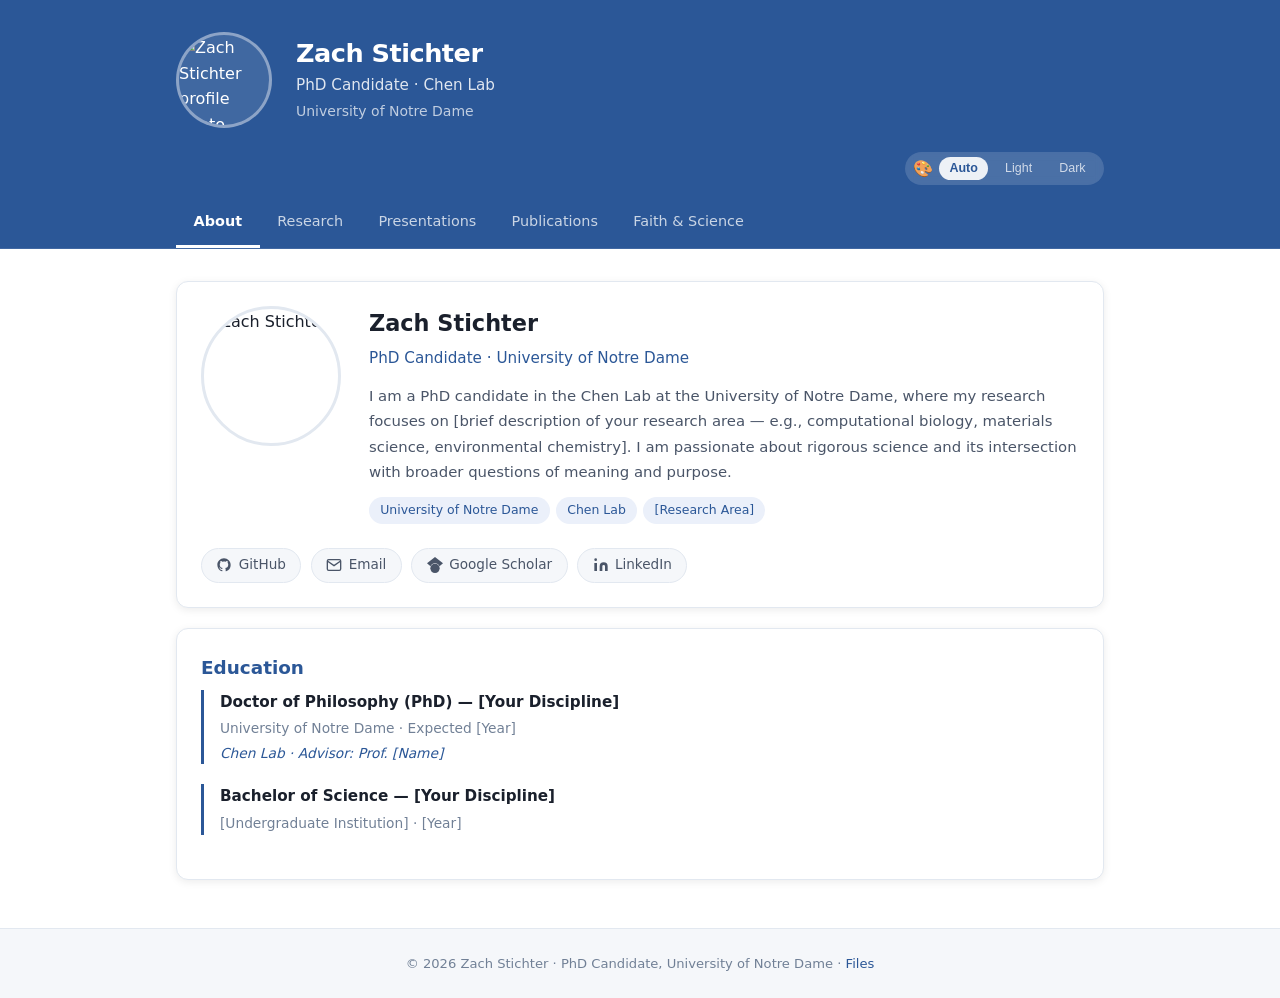
==== index.html @ 89a33002 "Create scientific research personal page with light/dark theme and files page Agent-Logs-Url: https:" ====
<!DOCTYPE html>
<html lang="en" data-theme="auto">
<head>
  <meta charset="UTF-8" />
  <meta name="viewport" content="width=device-width, initial-scale=1.0" />
  <meta name="description" content="Zach Stichter — PhD Candidate in the Chen Lab at the University of Notre Dame. Research in [your field]." />
  <title>Zach Stichter | Research</title>
  <link rel="stylesheet" href="css/styles.css" />
  <!-- Preconnect for GitHub avatar -->
  <link rel="preconnect" href="https://avatars.githubusercontent.com" />
</head>

<body>

  <!-- ============================================================
       SITE HEADER
       ============================================================ -->
  <header class="site-header">
    <div class="header-inner">

      <!-- Profile row -->
      <div class="header-profile">
        <img
          class="profile-photo"
          src="https://avatars.githubusercontent.com/u/114510588?v=4"
          alt="Zach Stichter profile photo"
          width="96"
          height="96"
        />
        <div class="profile-info">
          <h1>Zach Stichter</h1>
          <p class="title">PhD Candidate · Chen Lab</p>
          <p class="institution">University of Notre Dame</p>
        </div>
      </div>

      <!-- Theme selector -->
      <div class="header-controls">
        <div class="theme-selector" role="group" aria-label="Color theme">
          <span class="theme-selector-label" aria-hidden="true">🎨</span>
          <button class="theme-btn" data-theme="auto"  aria-label="Use system color theme">Auto</button>
          <button class="theme-btn" data-theme="light" aria-label="Use light theme">Light</button>
          <button class="theme-btn" data-theme="dark"  aria-label="Use dark theme">Dark</button>
        </div>
      </div>

    </div><!-- /.header-inner -->
  </header>

  <!-- ============================================================
       NAVIGATION
       ============================================================ -->
  <nav class="site-nav" aria-label="Main navigation">
    <ul class="nav-list">
      <li><a href="#about"         data-tab="about">About</a></li>
      <li><a href="#research"      data-tab="research">Research</a></li>
      <li><a href="#presentations" data-tab="presentations">Presentations</a></li>
      <li><a href="#publications"  data-tab="publications">Publications</a></li>
      <li><a href="#faith-science" data-tab="faith-science">Faith &amp; Science</a></li>
    </ul>
  </nav>

  <!-- ============================================================
       MAIN CONTENT
       ============================================================ -->
  <main class="site-main">
    <div class="site-wrapper">

      <!-- ── ABOUT ─────────────────────────────────────────────── -->
      <section id="tab-about" class="tab-panel" role="tabpanel">

        <!-- Hero card -->
        <div class="card">
          <div class="about-hero">
            <img
              class="about-photo"
              src="https://avatars.githubusercontent.com/u/114510588?v=4"
              alt="Zach Stichter"
              width="140"
              height="140"
            />
            <div class="about-intro">
              <h2>Zach Stichter</h2>
              <p class="subtitle">PhD Candidate · University of Notre Dame</p>
              <p>
                I am a PhD candidate in the Chen Lab at the University of Notre Dame,
                where my research focuses on [brief description of your research area —
                e.g., computational biology, materials science, environmental chemistry].
                I am passionate about rigorous science and its intersection with
                broader questions of meaning and purpose.
              </p>
              <div class="badge-list">
                <span class="badge">University of Notre Dame</span>
                <span class="badge">Chen Lab</span>
                <span class="badge">[Research Area]</span>
              </div>
            </div>
          </div>

          <!-- Contact links -->
          <div class="contact-row">
            <a class="contact-link" href="https://github.com/ZachStichter" target="_blank" rel="noopener">
              <!-- GitHub icon (inline SVG) -->
              <svg width="16" height="16" viewBox="0 0 24 24" fill="currentColor" aria-hidden="true">
                <path d="M12 2C6.477 2 2 6.484 2 12.017c0 4.425 2.865 8.18 6.839 9.504.5.092.682-.217.682-.483
                  0-.237-.008-.868-.013-1.703-2.782.605-3.369-1.343-3.369-1.343-.454-1.158-1.11-1.466-1.11-1.466
                  -.908-.62.069-.608.069-.608 1.003.07 1.531 1.032 1.531 1.032.892 1.53 2.341 1.088 2.91.832
                  .092-.647.35-1.088.636-1.338-2.22-.253-4.555-1.113-4.555-4.951 0-1.093.39-1.988 1.029-2.688
                  -.103-.253-.446-1.272.098-2.65 0 0 .84-.27 2.75 1.026A9.564 9.564 0 0112 6.844c.85.004
                  1.705.115 2.504.337 1.909-1.296 2.747-1.027 2.747-1.027.546 1.379.202 2.398.1 2.651
                  .64.7 1.028 1.595 1.028 2.688 0 3.848-2.339 4.695-4.566 4.943.359.309.678.92.678 1.855
                  0 1.338-.012 2.419-.012 2.747 0 .268.18.58.688.482A10.019 10.019 0 0022 12.017
                  C22 6.484 17.522 2 12 2z"/>
              </svg>
              GitHub
            </a>
            <a class="contact-link" href="mailto:zstichter@nd.edu">
              <!-- Email icon -->
              <svg width="16" height="16" viewBox="0 0 24 24" fill="none" stroke="currentColor" stroke-width="2" aria-hidden="true">
                <path d="M4 4h16c1.1 0 2 .9 2 2v12c0 1.1-.9 2-2 2H4c-1.1 0-2-.9-2-2V6c0-1.1.9-2 2-2z"/>
                <polyline points="22,6 12,13 2,6"/>
              </svg>
              Email
            </a>
            <a class="contact-link" href="https://scholar.google.com" target="_blank" rel="noopener">
              <!-- Scholar icon -->
              <svg width="16" height="16" viewBox="0 0 24 24" fill="currentColor" aria-hidden="true">
                <path d="M5.242 13.769L0 9.5 12 0l12 9.5-5.242 4.269C17.548 11.249 14.978 9.5 12
                  9.5c-2.977 0-5.548 1.748-6.758 4.269z"/>
                <path d="M12 10a7 7 0 100 14 7 7 0 000-14z"/>
              </svg>
              Google Scholar
            </a>
            <a class="contact-link" href="https://www.linkedin.com" target="_blank" rel="noopener">
              <svg width="16" height="16" viewBox="0 0 24 24" fill="currentColor" aria-hidden="true">
                <path d="M16 8a6 6 0 016 6v7h-4v-7a2 2 0 00-2-2 2 2 0 00-2 2v7h-4v-7a6 6 0 016-6z"/>
                <rect x="2" y="9" width="4" height="12"/>
                <circle cx="4" cy="4" r="2"/>
              </svg>
              LinkedIn
            </a>
          </div>
        </div><!-- /.card -->

        <!-- Education -->
        <div class="card">
          <h2>Education</h2>
          <div class="pub-item">
            <p class="pub-title">Doctor of Philosophy (PhD) — [Your Discipline]</p>
            <p class="pub-authors">University of Notre Dame · Expected [Year]</p>
            <p class="pub-venue">Chen Lab · Advisor: Prof. [Name]</p>
          </div>
          <div class="pub-item">
            <p class="pub-title">Bachelor of Science — [Your Discipline]</p>
            <p class="pub-authors">[Undergraduate Institution] · [Year]</p>
          </div>
        </div>

      </section><!-- /#tab-about -->


      <!-- ── RESEARCH ──────────────────────────────────────────── -->
      <section id="tab-research" class="tab-panel" role="tabpanel">

        <div class="card">
          <h2>Research Overview</h2>
          <p>
            My research sits at the intersection of [field A] and [field B], with a focus on
            [specific problem or question]. I use a combination of [methods/techniques —
            e.g., computational modeling, experimental characterization, spectroscopy]
            to investigate [broad topic].
          </p>
        </div>

        <h3 class="section-subheading">Current Projects</h3>

        <div class="card">
          <h3>Project Title One</h3>
          <p>
            Brief description of this project — what question it addresses, what methods
            you use, and what you hope to discover. Replace this placeholder text with
            your real project summary.
          </p>
          <div class="badge-list">
            <span class="badge">Method A</span>
            <span class="badge">Tool B</span>
            <span class="badge">Collaboration with [Lab/Institution]</span>
          </div>
        </div>

        <div class="card">
          <h3>Project Title Two</h3>
          <p>
            Brief description of your second project. Highlight the significance of
            the work and its potential impact in the field.
          </p>
          <div class="badge-list">
            <span class="badge">Technique X</span>
            <span class="badge">Data analysis</span>
          </div>
        </div>

        <h3 class="section-subheading">Lab &amp; Collaborators</h3>

        <div class="card">
          <h3>Chen Lab — University of Notre Dame</h3>
          <p>
            The Chen Lab investigates [brief description]. Our collaborative environment
            brings together expertise in [area 1], [area 2], and [area 3].
          </p>
          <div class="contact-row mt-1">
            <a class="contact-link" href="#" target="_blank" rel="noopener">Lab Website</a>
          </div>
        </div>

      </section><!-- /#tab-research -->


      <!-- ── PRESENTATIONS ─────────────────────────────────────── -->
      <section id="tab-presentations" class="tab-panel" role="tabpanel">

        <div class="card">
          <h2>Presentations &amp; Talks</h2>

          <div class="talk-item">
            <span class="talk-year">2025</span>
            <div class="talk-content">
              <p class="talk-title">Talk or Poster Title</p>
              <p class="talk-venue">Conference Name · Location · Month Year</p>
              <div class="talk-links">
                <a class="pub-link" href="files.html#presentation-slug">
                  📊 Slides
                </a>
              </div>
            </div>
          </div>

          <div class="talk-item">
            <span class="talk-year">2024</span>
            <div class="talk-content">
              <p class="talk-title">Another Presentation Title</p>
              <p class="talk-venue">Workshop or Symposium Name · Virtual · Month Year</p>
              <div class="talk-links">
                <a class="pub-link" href="files.html#presentation-slug-2">
                  📊 Slides
                </a>
                <a class="pub-link" href="#">
                  🎥 Recording
                </a>
              </div>
            </div>
          </div>

          <div class="talk-item">
            <span class="talk-year">2023</span>
            <div class="talk-content">
              <p class="talk-title">Poster Title</p>
              <p class="talk-venue">Department Symposium · University of Notre Dame</p>
            </div>
          </div>

        </div>

      </section><!-- /#tab-presentations -->


      <!-- ── PUBLICATIONS ──────────────────────────────────────── -->
      <section id="tab-publications" class="tab-panel" role="tabpanel">

        <div class="card">
          <h2>Publications</h2>
          <p class="text-muted">
            * = equal contribution &nbsp;|&nbsp; † = corresponding author
          </p>

          <h3 class="section-subheading" style="margin-top:1rem;">Journal Articles</h3>

          <div class="pub-item">
            <p class="pub-title">Article Title Here: A Comprehensive Study</p>
            <p class="pub-authors">
              <strong>Stichter, Z.</strong>, Co-Author A, Co-Author B, Chen, [PI Name]
            </p>
            <p class="pub-venue"><em>Journal Name</em>, Volume(Issue), Pages · Year</p>
            <div class="pub-links">
              <a class="pub-link" href="#" target="_blank" rel="noopener">DOI</a>
              <a class="pub-link" href="#" target="_blank" rel="noopener">PDF</a>
            </div>
          </div>

          <div class="pub-item">
            <p class="pub-title">Second Article Title</p>
            <p class="pub-authors">
              Co-Author A, <strong>Stichter, Z.</strong>, Chen, [PI Name]
            </p>
            <p class="pub-venue"><em>Another Journal</em> · Year · <em>In preparation</em></p>
            <div class="pub-links">
              <a class="pub-link" href="#">Preprint</a>
            </div>
          </div>

        </div>

      </section><!-- /#tab-publications -->


      <!-- ── FAITH &amp; SCIENCE ───────────────────────────────── -->
      <section id="tab-faith-science" class="tab-panel" role="tabpanel">

        <div class="card">
          <h2>Faith &amp; Science</h2>
          <p>
            I believe that rigorous scientific inquiry and sincere religious faith are
            not only compatible but mutually enriching. This page is a space where I
            reflect on the interplay between my work as a scientist and my convictions
            as a person of faith.
          </p>

          <blockquote class="faith-quote">
            "The same God who endowed us with sense, reason, and intellect has also
            intended for us to use them."
            <br /><span style="font-style:normal;font-size:0.82rem;color:var(--text-muted)">— Galileo Galilei</span>
          </blockquote>
        </div>

        <div class="card">
          <h3>My Perspective</h3>
          <p>
            Share your personal reflection here — how your faith shapes your approach
            to science, questions you find yourself sitting with, or experiences that
            have informed your perspective. This page can grow over time as a personal
            essay, a reading list, or a collection of reflections.
          </p>
        </div>

        <div class="card">
          <h3>Recommended Reading</h3>
          <div class="pub-item">
            <p class="pub-title">The Language of God</p>
            <p class="pub-authors">Francis Collins</p>
            <p class="pub-venue">A scientist presents evidence for belief</p>
          </div>
          <div class="pub-item">
            <p class="pub-title">Mere Christianity</p>
            <p class="pub-authors">C. S. Lewis</p>
          </div>
          <div class="pub-item">
            <p class="pub-title">Finding Darwin's God</p>
            <p class="pub-authors">Kenneth Miller</p>
          </div>
        </div>

        <div class="card">
          <h3>Resources &amp; Organizations</h3>
          <p>
            Organizations and communities that explore the dialogue between faith and science:
          </p>
          <div class="contact-row mt-1">
            <a class="contact-link" href="https://biologos.org" target="_blank" rel="noopener">BioLogos</a>
            <a class="contact-link" href="https://www.faraday.cam.ac.uk" target="_blank" rel="noopener">Faraday Institute</a>
            <a class="contact-link" href="https://www.veritas.org" target="_blank" rel="noopener">The Veritas Forum</a>
          </div>
        </div>

      </section><!-- /#tab-faith-science -->

    </div><!-- /.site-wrapper -->
  </main>

  <!-- ============================================================
       FOOTER
       ============================================================ -->
  <footer class="site-footer">
    <div class="site-wrapper">
      <p>
        &copy; <span id="current-year"></span> Zach Stichter ·
        PhD Candidate, University of Notre Dame ·
        <a href="files.html">Files</a>
      </p>
    </div>
  </footer>

  <script src="js/main.js"></script>
  <script>
    document.getElementById('current-year').textContent = new Date().getFullYear();
  </script>
</body>
</html>
---- css/styles.css ----
/* ====================================================
   CSS Custom Properties — Light Theme (default)
   ==================================================== */
:root {
  --bg-primary:        #ffffff;
  --bg-secondary:      #f5f7fa;
  --bg-card:           #ffffff;
  --border-color:      #e2e8f0;
  --text-primary:      #1a202c;
  --text-secondary:    #4a5568;
  --text-muted:        #718096;
  --accent:            #2b5797;
  --accent-hover:      #1e3f70;
  --accent-light:      #ebf0fa;
  --tab-active-bg:     #2b5797;
  --tab-active-text:   #ffffff;
  --tab-hover-bg:      #ebf0fa;
  --shadow:            0 2px 8px rgba(0, 0, 0, 0.08);
  --shadow-md:         0 4px 16px rgba(0, 0, 0, 0.12);
  --header-bg:         #2b5797;
  --header-text:       #ffffff;
  --badge-bg:          #ebf0fa;
  --badge-text:        #2b5797;
  --link-color:        #2b5797;
  --link-hover:        #1e3f70;
  --code-bg:           #f0f4f8;
  --toggle-bg:         #e2e8f0;
  --toggle-hover:      #cbd5e0;
}

/* ====================================================
   Dark Theme
   ==================================================== */
[data-theme="dark"] {
  --bg-primary:        #0f1117;
  --bg-secondary:      #1a1d2e;
  --bg-card:           #1e2235;
  --border-color:      #2d3450;
  --text-primary:      #e2e8f0;
  --text-secondary:    #a0aec0;
  --text-muted:        #718096;
  --accent:            #5b8dee;
  --accent-hover:      #7ba4f2;
  --accent-light:      #1e2a4a;
  --tab-active-bg:     #5b8dee;
  --tab-active-text:   #ffffff;
  --tab-hover-bg:      #1e2a4a;
  --shadow:            0 2px 8px rgba(0, 0, 0, 0.4);
  --shadow-md:         0 4px 16px rgba(0, 0, 0, 0.5);
  --header-bg:         #141828;
  --header-text:       #e2e8f0;
  --badge-bg:          #1e2a4a;
  --badge-text:        #5b8dee;
  --link-color:        #5b8dee;
  --link-hover:        #7ba4f2;
  --code-bg:           #1a1d2e;
  --toggle-bg:         #2d3450;
  --toggle-hover:      #3a4266;
}

/* Auto-respect OS preference when theme is "auto" */
@media (prefers-color-scheme: dark) {
  [data-theme="auto"] {
    --bg-primary:        #0f1117;
    --bg-secondary:      #1a1d2e;
    --bg-card:           #1e2235;
    --border-color:      #2d3450;
    --text-primary:      #e2e8f0;
    --text-secondary:    #a0aec0;
    --text-muted:        #718096;
    --accent:            #5b8dee;
    --accent-hover:      #7ba4f2;
    --accent-light:      #1e2a4a;
    --tab-active-bg:     #5b8dee;
    --tab-active-text:   #ffffff;
    --tab-hover-bg:      #1e2a4a;
    --shadow:            0 2px 8px rgba(0, 0, 0, 0.4);
    --shadow-md:         0 4px 16px rgba(0, 0, 0, 0.5);
    --header-bg:         #141828;
    --header-text:       #e2e8f0;
    --badge-bg:          #1e2a4a;
    --badge-text:        #5b8dee;
    --link-color:        #5b8dee;
    --link-hover:        #7ba4f2;
    --code-bg:           #1a1d2e;
    --toggle-bg:         #2d3450;
    --toggle-hover:      #3a4266;
  }
}

/* ====================================================
   Reset & Base
   ==================================================== */
*, *::before, *::after {
  box-sizing: border-box;
  margin: 0;
  padding: 0;
}

html {
  scroll-behavior: smooth;
}

body {
  font-family: 'Segoe UI', system-ui, -apple-system, BlinkMacSystemFont, sans-serif;
  background-color: var(--bg-primary);
  color: var(--text-primary);
  line-height: 1.6;
  transition: background-color 0.25s ease, color 0.25s ease;
  min-height: 100vh;
}

a {
  color: var(--link-color);
  text-decoration: none;
  transition: color 0.2s;
}

a:hover {
  color: var(--link-hover);
  text-decoration: underline;
}

ul {
  list-style: none;
}

/* ====================================================
   Layout
   ==================================================== */
.site-wrapper {
  max-width: 960px;
  margin: 0 auto;
  padding: 0 1rem;
}

/* ====================================================
   Header
   ==================================================== */
.site-header {
  background-color: var(--header-bg);
  color: var(--header-text);
  padding: 2rem 0 0;
  box-shadow: var(--shadow-md);
  transition: background-color 0.25s ease;
}

.header-inner {
  max-width: 960px;
  margin: 0 auto;
  padding: 0 1rem;
}

.header-profile {
  display: flex;
  align-items: center;
  gap: 1.5rem;
  padding-bottom: 1.5rem;
}

.profile-photo {
  width: 96px;
  height: 96px;
  border-radius: 50%;
  border: 3px solid rgba(255, 255, 255, 0.4);
  object-fit: cover;
  flex-shrink: 0;
  background-color: rgba(255, 255, 255, 0.1);
}

.profile-info h1 {
  font-size: 1.6rem;
  font-weight: 700;
  letter-spacing: -0.02em;
  line-height: 1.2;
}

.profile-info .title {
  font-size: 0.95rem;
  opacity: 0.85;
  margin-top: 0.25rem;
}

.profile-info .institution {
  font-size: 0.875rem;
  opacity: 0.7;
  margin-top: 0.15rem;
}

.header-controls {
  display: flex;
  align-items: center;
  justify-content: flex-end;
  padding-bottom: 0.75rem;
}

/* ====================================================
   Theme Selector
   ==================================================== */
.theme-selector {
  display: flex;
  align-items: center;
  gap: 0.4rem;
  background: rgba(255, 255, 255, 0.15);
  border-radius: 2rem;
  padding: 0.25rem 0.5rem;
  backdrop-filter: blur(4px);
}

.theme-selector label {
  font-size: 0.75rem;
  color: rgba(255, 255, 255, 0.8);
  margin-right: 0.2rem;
  white-space: nowrap;
}

.theme-btn {
  background: transparent;
  border: none;
  border-radius: 1.5rem;
  padding: 0.3rem 0.65rem;
  font-size: 0.78rem;
  cursor: pointer;
  color: rgba(255, 255, 255, 0.75);
  transition: background 0.2s, color 0.2s;
  white-space: nowrap;
}

.theme-btn:hover {
  background: rgba(255, 255, 255, 0.2);
  color: #ffffff;
}

.theme-btn.active {
  background: rgba(255, 255, 255, 0.9);
  color: var(--accent);
  font-weight: 600;
}

/* ====================================================
   Navigation Tabs
   ==================================================== */
.site-nav {
  background-color: var(--header-bg);
  transition: background-color 0.25s ease;
  border-bottom: 1px solid rgba(255, 255, 255, 0.1);
}

.nav-list {
  display: flex;
  max-width: 960px;
  margin: 0 auto;
  padding: 0 1rem;
  gap: 0;
  overflow-x: auto;
  scrollbar-width: none;
}

.nav-list::-webkit-scrollbar {
  display: none;
}

.nav-list li {
  flex-shrink: 0;
}

.nav-list a {
  display: block;
  padding: 0.75rem 1.1rem;
  font-size: 0.9rem;
  font-weight: 500;
  color: rgba(255, 255, 255, 0.75);
  text-decoration: none;
  border-bottom: 3px solid transparent;
  transition: color 0.2s, border-color 0.2s, background 0.2s;
  white-space: nowrap;
}

.nav-list a:hover {
  color: #ffffff;
  background: rgba(255, 255, 255, 0.08);
  text-decoration: none;
}

.nav-list a.active {
  color: #ffffff;
  border-bottom-color: #ffffff;
  font-weight: 600;
}

/* ====================================================
   Main Content
   ==================================================== */
.site-main {
  padding: 2rem 0 3rem;
}

.tab-panel {
  display: none;
}

.tab-panel.active {
  display: block;
}

/* ====================================================
   Cards
   ==================================================== */
.card {
  background: var(--bg-card);
  border: 1px solid var(--border-color);
  border-radius: 0.75rem;
  padding: 1.5rem;
  box-shadow: var(--shadow);
  transition: background 0.25s, border-color 0.25s, box-shadow 0.25s;
}

.card + .card {
  margin-top: 1.25rem;
}

.card:hover {
  box-shadow: var(--shadow-md);
}

.card h2 {
  font-size: 1.15rem;
  font-weight: 600;
  color: var(--accent);
  margin-bottom: 0.5rem;
}

.card h3 {
  font-size: 1rem;
  font-weight: 600;
  color: var(--text-primary);
  margin-bottom: 0.35rem;
}

.card p {
  font-size: 0.93rem;
  color: var(--text-secondary);
  line-height: 1.65;
}

.card p + p {
  margin-top: 0.6rem;
}

/* ====================================================
   Section headings
   ==================================================== */
.section-heading {
  font-size: 1.5rem;
  font-weight: 700;
  color: var(--text-primary);
  margin-bottom: 1.25rem;
  padding-bottom: 0.5rem;
  border-bottom: 2px solid var(--border-color);
}

.section-subheading {
  font-size: 1.15rem;
  font-weight: 600;
  color: var(--accent);
  margin: 1.5rem 0 0.75rem;
}

/* ====================================================
   About Tab — profile hero
   ==================================================== */
.about-hero {
  display: flex;
  align-items: flex-start;
  gap: 1.75rem;
  margin-bottom: 1.5rem;
}

.about-photo {
  width: 140px;
  height: 140px;
  border-radius: 50%;
  border: 3px solid var(--border-color);
  object-fit: cover;
  flex-shrink: 0;
}

.about-intro h2 {
  font-size: 1.4rem;
  font-weight: 700;
  color: var(--text-primary);
  margin-bottom: 0.3rem;
}

.about-intro .subtitle {
  font-size: 0.95rem;
  color: var(--accent);
  font-weight: 500;
  margin-bottom: 0.75rem;
}

.about-intro p {
  font-size: 0.93rem;
  color: var(--text-secondary);
  line-height: 1.7;
}

/* ====================================================
   Badge / Tag chips
   ==================================================== */
.badge-list {
  display: flex;
  flex-wrap: wrap;
  gap: 0.4rem;
  margin-top: 0.75rem;
}

.badge {
  background: var(--badge-bg);
  color: var(--badge-text);
  border-radius: 2rem;
  padding: 0.2rem 0.7rem;
  font-size: 0.78rem;
  font-weight: 500;
  transition: background 0.2s;
}

/* ====================================================
   Publication list
   ==================================================== */
.pub-item {
  border-left: 3px solid var(--accent);
  padding-left: 1rem;
  margin-bottom: 1.25rem;
}

.pub-item .pub-title {
  font-weight: 600;
  color: var(--text-primary);
  font-size: 0.95rem;
}

.pub-item .pub-authors {
  font-size: 0.86rem;
  color: var(--text-muted);
  margin-top: 0.15rem;
}

.pub-item .pub-venue {
  font-size: 0.86rem;
  color: var(--accent);
  font-style: italic;
  margin-top: 0.1rem;
}

.pub-item .pub-links {
  margin-top: 0.4rem;
  display: flex;
  gap: 0.6rem;
}

.pub-link {
  display: inline-flex;
  align-items: center;
  gap: 0.25rem;
  font-size: 0.8rem;
  font-weight: 500;
  color: var(--link-color);
  text-decoration: none;
  border: 1px solid var(--border-color);
  border-radius: 0.4rem;
  padding: 0.15rem 0.55rem;
  transition: background 0.2s, border-color 0.2s;
}

.pub-link:hover {
  background: var(--accent-light);
  border-color: var(--accent);
  text-decoration: none;
}

/* ====================================================
   Presentation / Talk list
   ==================================================== */
.talk-item {
  display: flex;
  gap: 1rem;
  align-items: flex-start;
  padding: 1rem 0;
  border-bottom: 1px solid var(--border-color);
}

.talk-item:last-child {
  border-bottom: none;
}

.talk-year {
  flex-shrink: 0;
  font-size: 0.82rem;
  font-weight: 600;
  color: var(--text-muted);
  min-width: 3.5rem;
  padding-top: 0.1rem;
}

.talk-content .talk-title {
  font-weight: 600;
  font-size: 0.93rem;
  color: var(--text-primary);
}

.talk-content .talk-venue {
  font-size: 0.86rem;
  color: var(--text-secondary);
  margin-top: 0.15rem;
}

.talk-content .talk-links {
  margin-top: 0.4rem;
  display: flex;
  gap: 0.5rem;
}

/* ====================================================
   Files Page
   ==================================================== */
.files-header {
  margin-bottom: 1.5rem;
}

.files-header h1 {
  font-size: 1.5rem;
  font-weight: 700;
  color: var(--text-primary);
}

.files-header p {
  font-size: 0.9rem;
  color: var(--text-secondary);
  margin-top: 0.4rem;
}

.files-section {
  margin-bottom: 2rem;
}

.files-section h2 {
  font-size: 0.82rem;
  font-weight: 600;
  color: var(--text-secondary);
  text-transform: uppercase;
  letter-spacing: 0.05em;
  margin-bottom: 0.75rem;
  padding-bottom: 0.4rem;
  border-bottom: 1px solid var(--border-color);
}

.file-list {
  display: flex;
  flex-direction: column;
  gap: 0.5rem;
}

.file-item {
  display: flex;
  align-items: center;
  gap: 0.85rem;
  padding: 0.85rem 1rem;
  background: var(--bg-card);
  border: 1px solid var(--border-color);
  border-radius: 0.6rem;
  text-decoration: none;
  color: var(--text-primary);
  transition: background 0.2s, border-color 0.2s, box-shadow 0.2s;
}

.file-item:hover {
  background: var(--accent-light);
  border-color: var(--accent);
  box-shadow: var(--shadow);
  text-decoration: none;
  color: var(--text-primary);
}

.file-icon {
  font-size: 1.4rem;
  flex-shrink: 0;
  width: 2rem;
  text-align: center;
}

.file-info .file-name {
  font-weight: 600;
  font-size: 0.92rem;
}

.file-info .file-desc {
  font-size: 0.82rem;
  color: var(--text-muted);
  margin-top: 0.1rem;
}

.file-type-tag {
  margin-left: auto;
  font-size: 0.72rem;
  font-weight: 700;
  text-transform: uppercase;
  letter-spacing: 0.04em;
  padding: 0.15rem 0.5rem;
  border-radius: 0.3rem;
  flex-shrink: 0;
}

.file-type-pptx { background: #fff0eb; color: #c0392b; }
.file-type-xlsx { background: #ebfff0; color: #27ae60; }
.file-type-link { background: #ebf0ff; color: #2b5797; }
.file-type-pdf  { background: #fdf0f0; color: #c0392b; }

[data-theme="dark"] .file-type-pptx { background: #3a1a14; color: #e07060; }
[data-theme="dark"] .file-type-xlsx { background: #14301a; color: #50c878; }
[data-theme="dark"] .file-type-link { background: #1a2040; color: #7ba4f2; }
[data-theme="dark"] .file-type-pdf  { background: #3a1414; color: #e07070; }

@media (prefers-color-scheme: dark) {
  [data-theme="auto"] .file-type-pptx { background: #3a1a14; color: #e07060; }
  [data-theme="auto"] .file-type-xlsx { background: #14301a; color: #50c878; }
  [data-theme="auto"] .file-type-link { background: #1a2040; color: #7ba4f2; }
  [data-theme="auto"] .file-type-pdf  { background: #3a1414; color: #e07070; }
}

/* ====================================================
   Faith & Science — blockquote style
   ==================================================== */
.faith-quote {
  border-left: 4px solid var(--accent);
  padding: 0.75rem 1.25rem;
  background: var(--accent-light);
  border-radius: 0 0.5rem 0.5rem 0;
  margin: 1rem 0;
  font-style: italic;
  color: var(--text-secondary);
  font-size: 0.95rem;
  line-height: 1.7;
  transition: background 0.25s;
}

/* ====================================================
   Contact row
   ==================================================== */
.contact-row {
  display: flex;
  flex-wrap: wrap;
  gap: 0.6rem;
  margin-top: 0.75rem;
}

.contact-link {
  display: inline-flex;
  align-items: center;
  gap: 0.4rem;
  padding: 0.35rem 0.9rem;
  background: var(--bg-secondary);
  border: 1px solid var(--border-color);
  border-radius: 2rem;
  font-size: 0.85rem;
  color: var(--text-secondary);
  text-decoration: none;
  transition: background 0.2s, border-color 0.2s, color 0.2s;
}

.contact-link:hover {
  background: var(--accent-light);
  border-color: var(--accent);
  color: var(--accent);
  text-decoration: none;
}

/* ====================================================
   Footer
   ==================================================== */
.site-footer {
  border-top: 1px solid var(--border-color);
  padding: 1.5rem 0;
  text-align: center;
  font-size: 0.82rem;
  color: var(--text-muted);
  background: var(--bg-secondary);
  transition: background 0.25s, border-color 0.25s;
}

/* ====================================================
   Utility
   ==================================================== */
.mt-1 { margin-top: 0.5rem; }
.mt-2 { margin-top: 1rem; }
.mt-3 { margin-top: 1.5rem; }

.text-muted { color: var(--text-muted); font-size: 0.85rem; }

/* ====================================================
   Responsive
   ==================================================== */
@media (max-width: 600px) {
  .header-profile {
    gap: 1rem;
  }
  .profile-photo {
    width: 72px;
    height: 72px;
  }
  .profile-info h1 {
    font-size: 1.2rem;
  }
  .about-hero {
    flex-direction: column;
    align-items: center;
    text-align: center;
  }
  .about-photo {
    width: 110px;
    height: 110px;
  }
  .badge-list {
    justify-content: center;
  }
  .nav-list a {
    padding: 0.65rem 0.75rem;
    font-size: 0.82rem;
  }
  .talk-item {
    flex-direction: column;
    gap: 0.3rem;
  }
  .talk-year {
    font-size: 0.78rem;
  }
}
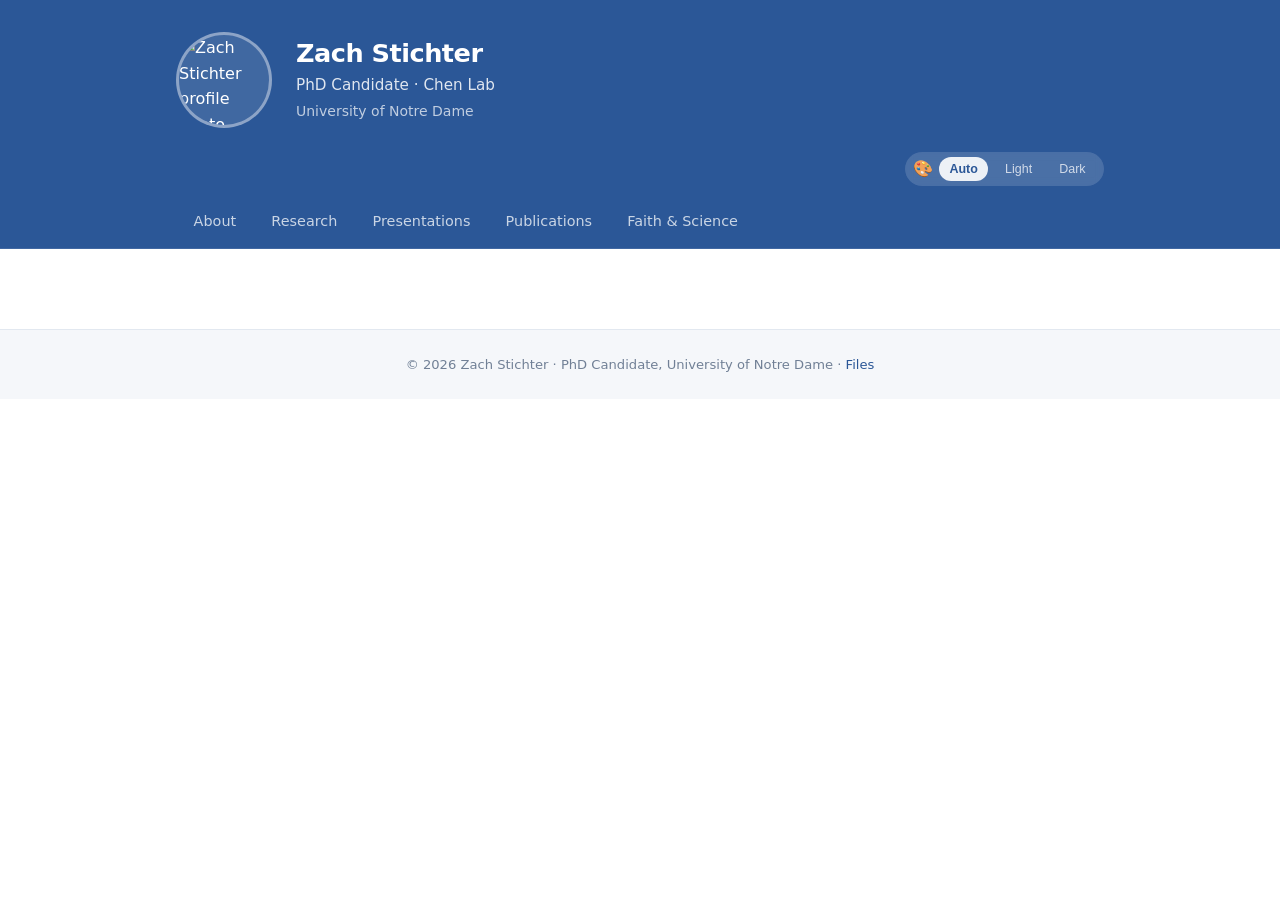
==== commit 04123ca1: "Refactor website structure: create individual pages for About, Research, Presentations, Publications" ====
--- a/index.html
+++ b/index.html
@@ -1,387 +1,18 @@
 <!DOCTYPE html>
-<html lang="en" data-theme="auto">
+<html lang="en">
 <head>
   <meta charset="UTF-8" />
   <meta name="viewport" content="width=device-width, initial-scale=1.0" />
-  <meta name="description" content="Zach Stichter — PhD Candidate in the Chen Lab at the University of Notre Dame. Research in [your field]." />
-  <title>Zach Stichter | Research</title>
-  <link rel="stylesheet" href="css/styles.css" />
-  <!-- Preconnect for GitHub avatar -->
-  <link rel="preconnect" href="https://avatars.githubusercontent.com" />
+  <meta name="description" content="Zach Stichter — PhD Candidate in the Chen Lab at the University of Notre Dame." />
+  <title>Zach Stichter</title>
+  <script>
+    // Redirect to about page
+    window.location.href = '/about/';
+  </script>
 </head>
-
 <body>
-
-  <!-- ============================================================
-       SITE HEADER
-       ============================================================ -->
-  <header class="site-header">
-    <div class="header-inner">
-
-      <!-- Profile row -->
-      <div class="header-profile">
-        <img
-          class="profile-photo"
-          src="https://avatars.githubusercontent.com/u/114510588?v=4"
-          alt="Zach Stichter profile photo"
-          width="96"
-          height="96"
-        />
-        <div class="profile-info">
-          <h1>Zach Stichter</h1>
-          <p class="title">PhD Candidate · Chen Lab</p>
-          <p class="institution">University of Notre Dame</p>
-        </div>
-      </div>
-
-      <!-- Theme selector -->
-      <div class="header-controls">
-        <div class="theme-selector" role="group" aria-label="Color theme">
-          <span class="theme-selector-label" aria-hidden="true">🎨</span>
-          <button class="theme-btn" data-theme="auto"  aria-label="Use system color theme">Auto</button>
-          <button class="theme-btn" data-theme="light" aria-label="Use light theme">Light</button>
-          <button class="theme-btn" data-theme="dark"  aria-label="Use dark theme">Dark</button>
-        </div>
-      </div>
-
-    </div><!-- /.header-inner -->
-  </header>
-
-  <!-- ============================================================
-       NAVIGATION
-       ============================================================ -->
-  <nav class="site-nav" aria-label="Main navigation">
-    <ul class="nav-list">
-      <li><a href="#about"         data-tab="about">About</a></li>
-      <li><a href="#research"      data-tab="research">Research</a></li>
-      <li><a href="#presentations" data-tab="presentations">Presentations</a></li>
-      <li><a href="#publications"  data-tab="publications">Publications</a></li>
-      <li><a href="#faith-science" data-tab="faith-science">Faith &amp; Science</a></li>
-    </ul>
-  </nav>
-
-  <!-- ============================================================
-       MAIN CONTENT
-       ============================================================ -->
-  <main class="site-main">
-    <div class="site-wrapper">
-
-      <!-- ── ABOUT ─────────────────────────────────────────────── -->
-      <section id="tab-about" class="tab-panel" role="tabpanel">
-
-        <!-- Hero card -->
-        <div class="card">
-          <div class="about-hero">
-            <img
-              class="about-photo"
-              src="https://avatars.githubusercontent.com/u/114510588?v=4"
-              alt="Zach Stichter"
-              width="140"
-              height="140"
-            />
-            <div class="about-intro">
-              <h2>Zach Stichter</h2>
-              <p class="subtitle">PhD Candidate · University of Notre Dame</p>
-              <p>
-                I am a PhD candidate in the Chen Lab at the University of Notre Dame,
-                where my research focuses on [brief description of your research area —
-                e.g., computational biology, materials science, environmental chemistry].
-                I am passionate about rigorous science and its intersection with
-                broader questions of meaning and purpose.
-              </p>
-              <div class="badge-list">
-                <span class="badge">University of Notre Dame</span>
-                <span class="badge">Chen Lab</span>
-                <span class="badge">[Research Area]</span>
-              </div>
-            </div>
-          </div>
-
-          <!-- Contact links -->
-          <div class="contact-row">
-            <a class="contact-link" href="https://github.com/ZachStichter" target="_blank" rel="noopener">
-              <!-- GitHub icon (inline SVG) -->
-              <svg width="16" height="16" viewBox="0 0 24 24" fill="currentColor" aria-hidden="true">
-                <path d="M12 2C6.477 2 2 6.484 2 12.017c0 4.425 2.865 8.18 6.839 9.504.5.092.682-.217.682-.483
-                  0-.237-.008-.868-.013-1.703-2.782.605-3.369-1.343-3.369-1.343-.454-1.158-1.11-1.466-1.11-1.466
-                  -.908-.62.069-.608.069-.608 1.003.07 1.531 1.032 1.531 1.032.892 1.53 2.341 1.088 2.91.832
-                  .092-.647.35-1.088.636-1.338-2.22-.253-4.555-1.113-4.555-4.951 0-1.093.39-1.988 1.029-2.688
-                  -.103-.253-.446-1.272.098-2.65 0 0 .84-.27 2.75 1.026A9.564 9.564 0 0112 6.844c.85.004
-                  1.705.115 2.504.337 1.909-1.296 2.747-1.027 2.747-1.027.546 1.379.202 2.398.1 2.651
-                  .64.7 1.028 1.595 1.028 2.688 0 3.848-2.339 4.695-4.566 4.943.359.309.678.92.678 1.855
-                  0 1.338-.012 2.419-.012 2.747 0 .268.18.58.688.482A10.019 10.019 0 0022 12.017
-                  C22 6.484 17.522 2 12 2z"/>
-              </svg>
-              GitHub
-            </a>
-            <a class="contact-link" href="mailto:zstichter@nd.edu">
-              <!-- Email icon -->
-              <svg width="16" height="16" viewBox="0 0 24 24" fill="none" stroke="currentColor" stroke-width="2" aria-hidden="true">
-                <path d="M4 4h16c1.1 0 2 .9 2 2v12c0 1.1-.9 2-2 2H4c-1.1 0-2-.9-2-2V6c0-1.1.9-2 2-2z"/>
-                <polyline points="22,6 12,13 2,6"/>
-              </svg>
-              Email
-            </a>
-            <a class="contact-link" href="https://scholar.google.com" target="_blank" rel="noopener">
-              <!-- Scholar icon -->
-              <svg width="16" height="16" viewBox="0 0 24 24" fill="currentColor" aria-hidden="true">
-                <path d="M5.242 13.769L0 9.5 12 0l12 9.5-5.242 4.269C17.548 11.249 14.978 9.5 12
-                  9.5c-2.977 0-5.548 1.748-6.758 4.269z"/>
-                <path d="M12 10a7 7 0 100 14 7 7 0 000-14z"/>
-              </svg>
-              Google Scholar
-            </a>
-            <a class="contact-link" href="https://www.linkedin.com" target="_blank" rel="noopener">
-              <svg width="16" height="16" viewBox="0 0 24 24" fill="currentColor" aria-hidden="true">
-                <path d="M16 8a6 6 0 016 6v7h-4v-7a2 2 0 00-2-2 2 2 0 00-2 2v7h-4v-7a6 6 0 016-6z"/>
-                <rect x="2" y="9" width="4" height="12"/>
-                <circle cx="4" cy="4" r="2"/>
-              </svg>
-              LinkedIn
-            </a>
-          </div>
-        </div><!-- /.card -->
-
-        <!-- Education -->
-        <div class="card">
-          <h2>Education</h2>
-          <div class="pub-item">
-            <p class="pub-title">Doctor of Philosophy (PhD) — [Your Discipline]</p>
-            <p class="pub-authors">University of Notre Dame · Expected [Year]</p>
-            <p class="pub-venue">Chen Lab · Advisor: Prof. [Name]</p>
-          </div>
-          <div class="pub-item">
-            <p class="pub-title">Bachelor of Science — [Your Discipline]</p>
-            <p class="pub-authors">[Undergraduate Institution] · [Year]</p>
-          </div>
-        </div>
-
-      </section><!-- /#tab-about -->
+  <p>Redirecting...</p>
+</body>
+</html>
 
 
-      <!-- ── RESEARCH ──────────────────────────────────────────── -->
-      <section id="tab-research" class="tab-panel" role="tabpanel">
-
-        <div class="card">
-          <h2>Research Overview</h2>
-          <p>
-            My research sits at the intersection of [field A] and [field B], with a focus on
-            [specific problem or question]. I use a combination of [methods/techniques —
-            e.g., computational modeling, experimental characterization, spectroscopy]
-            to investigate [broad topic].
-          </p>
-        </div>
-
-        <h3 class="section-subheading">Current Projects</h3>
-
-        <div class="card">
-          <h3>Project Title One</h3>
-          <p>
-            Brief description of this project — what question it addresses, what methods
-            you use, and what you hope to discover. Replace this placeholder text with
-            your real project summary.
-          </p>
-          <div class="badge-list">
-            <span class="badge">Method A</span>
-            <span class="badge">Tool B</span>
-            <span class="badge">Collaboration with [Lab/Institution]</span>
-          </div>
-        </div>
-
-        <div class="card">
-          <h3>Project Title Two</h3>
-          <p>
-            Brief description of your second project. Highlight the significance of
-            the work and its potential impact in the field.
-          </p>
-          <div class="badge-list">
-            <span class="badge">Technique X</span>
-            <span class="badge">Data analysis</span>
-          </div>
-        </div>
-
-        <h3 class="section-subheading">Lab &amp; Collaborators</h3>
-
-        <div class="card">
-          <h3>Chen Lab — University of Notre Dame</h3>
-          <p>
-            The Chen Lab investigates [brief description]. Our collaborative environment
-            brings together expertise in [area 1], [area 2], and [area 3].
-          </p>
-          <div class="contact-row mt-1">
-            <a class="contact-link" href="#" target="_blank" rel="noopener">Lab Website</a>
-          </div>
-        </div>
-
-      </section><!-- /#tab-research -->
-
-
-      <!-- ── PRESENTATIONS ─────────────────────────────────────── -->
-      <section id="tab-presentations" class="tab-panel" role="tabpanel">
-
-        <div class="card">
-          <h2>Presentations &amp; Talks</h2>
-
-          <div class="talk-item">
-            <span class="talk-year">2025</span>
-            <div class="talk-content">
-              <p class="talk-title">Talk or Poster Title</p>
-              <p class="talk-venue">Conference Name · Location · Month Year</p>
-              <div class="talk-links">
-                <a class="pub-link" href="files.html#presentation-slug">
-                  📊 Slides
-                </a>
-              </div>
-            </div>
-          </div>
-
-          <div class="talk-item">
-            <span class="talk-year">2024</span>
-            <div class="talk-content">
-              <p class="talk-title">Another Presentation Title</p>
-              <p class="talk-venue">Workshop or Symposium Name · Virtual · Month Year</p>
-              <div class="talk-links">
-                <a class="pub-link" href="files.html#presentation-slug-2">
-                  📊 Slides
-                </a>
-                <a class="pub-link" href="#">
-                  🎥 Recording
-                </a>
-              </div>
-            </div>
-          </div>
-
-          <div class="talk-item">
-            <span class="talk-year">2023</span>
-            <div class="talk-content">
-              <p class="talk-title">Poster Title</p>
-              <p class="talk-venue">Department Symposium · University of Notre Dame</p>
-            </div>
-          </div>
-
-        </div>
-
-      </section><!-- /#tab-presentations -->
-
-
-      <!-- ── PUBLICATIONS ──────────────────────────────────────── -->
-      <section id="tab-publications" class="tab-panel" role="tabpanel">
-
-        <div class="card">
-          <h2>Publications</h2>
-          <p class="text-muted">
-            * = equal contribution &nbsp;|&nbsp; † = corresponding author
-          </p>
-
-          <h3 class="section-subheading" style="margin-top:1rem;">Journal Articles</h3>
-
-          <div class="pub-item">
-            <p class="pub-title">Article Title Here: A Comprehensive Study</p>
-            <p class="pub-authors">
-              <strong>Stichter, Z.</strong>, Co-Author A, Co-Author B, Chen, [PI Name]
-            </p>
-            <p class="pub-venue"><em>Journal Name</em>, Volume(Issue), Pages · Year</p>
-            <div class="pub-links">
-              <a class="pub-link" href="#" target="_blank" rel="noopener">DOI</a>
-              <a class="pub-link" href="#" target="_blank" rel="noopener">PDF</a>
-            </div>
-          </div>
-
-          <div class="pub-item">
-            <p class="pub-title">Second Article Title</p>
-            <p class="pub-authors">
-              Co-Author A, <strong>Stichter, Z.</strong>, Chen, [PI Name]
-            </p>
-            <p class="pub-venue"><em>Another Journal</em> · Year · <em>In preparation</em></p>
-            <div class="pub-links">
-              <a class="pub-link" href="#">Preprint</a>
-            </div>
-          </div>
-
-        </div>
-
-      </section><!-- /#tab-publications -->
-
-
-      <!-- ── FAITH &amp; SCIENCE ───────────────────────────────── -->
-      <section id="tab-faith-science" class="tab-panel" role="tabpanel">
-
-        <div class="card">
-          <h2>Faith &amp; Science</h2>
-          <p>
-            I believe that rigorous scientific inquiry and sincere religious faith are
-            not only compatible but mutually enriching. This page is a space where I
-            reflect on the interplay between my work as a scientist and my convictions
-            as a person of faith.
-          </p>
-
-          <blockquote class="faith-quote">
-            "The same God who endowed us with sense, reason, and intellect has also
-            intended for us to use them."
-            <br /><span style="font-style:normal;font-size:0.82rem;color:var(--text-muted)">— Galileo Galilei</span>
-          </blockquote>
-        </div>
-
-        <div class="card">
-          <h3>My Perspective</h3>
-          <p>
-            Share your personal reflection here — how your faith shapes your approach
-            to science, questions you find yourself sitting with, or experiences that
-            have informed your perspective. This page can grow over time as a personal
-            essay, a reading list, or a collection of reflections.
-          </p>
-        </div>
-
-        <div class="card">
-          <h3>Recommended Reading</h3>
-          <div class="pub-item">
-            <p class="pub-title">The Language of God</p>
-            <p class="pub-authors">Francis Collins</p>
-            <p class="pub-venue">A scientist presents evidence for belief</p>
-          </div>
-          <div class="pub-item">
-            <p class="pub-title">Mere Christianity</p>
-            <p class="pub-authors">C. S. Lewis</p>
-          </div>
-          <div class="pub-item">
-            <p class="pub-title">Finding Darwin's God</p>
-            <p class="pub-authors">Kenneth Miller</p>
-          </div>
-        </div>
-
-        <div class="card">
-          <h3>Resources &amp; Organizations</h3>
-          <p>
-            Organizations and communities that explore the dialogue between faith and science:
-          </p>
-          <div class="contact-row mt-1">
-            <a class="contact-link" href="https://biologos.org" target="_blank" rel="noopener">BioLogos</a>
-            <a class="contact-link" href="https://www.faraday.cam.ac.uk" target="_blank" rel="noopener">Faraday Institute</a>
-            <a class="contact-link" href="https://www.veritas.org" target="_blank" rel="noopener">The Veritas Forum</a>
-          </div>
-        </div>
-
-      </section><!-- /#tab-faith-science -->
-
-    </div><!-- /.site-wrapper -->
-  </main>
-
-  <!-- ============================================================
-       FOOTER
-       ============================================================ -->
-  <footer class="site-footer">
-    <div class="site-wrapper">
-      <p>
-        &copy; <span id="current-year"></span> Zach Stichter ·
-        PhD Candidate, University of Notre Dame ·
-        <a href="files.html">Files</a>
-      </p>
-    </div>
-  </footer>
-
-  <script src="js/main.js"></script>
-  <script>
-    document.getElementById('current-year').textContent = new Date().getFullYear();
-  </script>
-</body>
-</html>
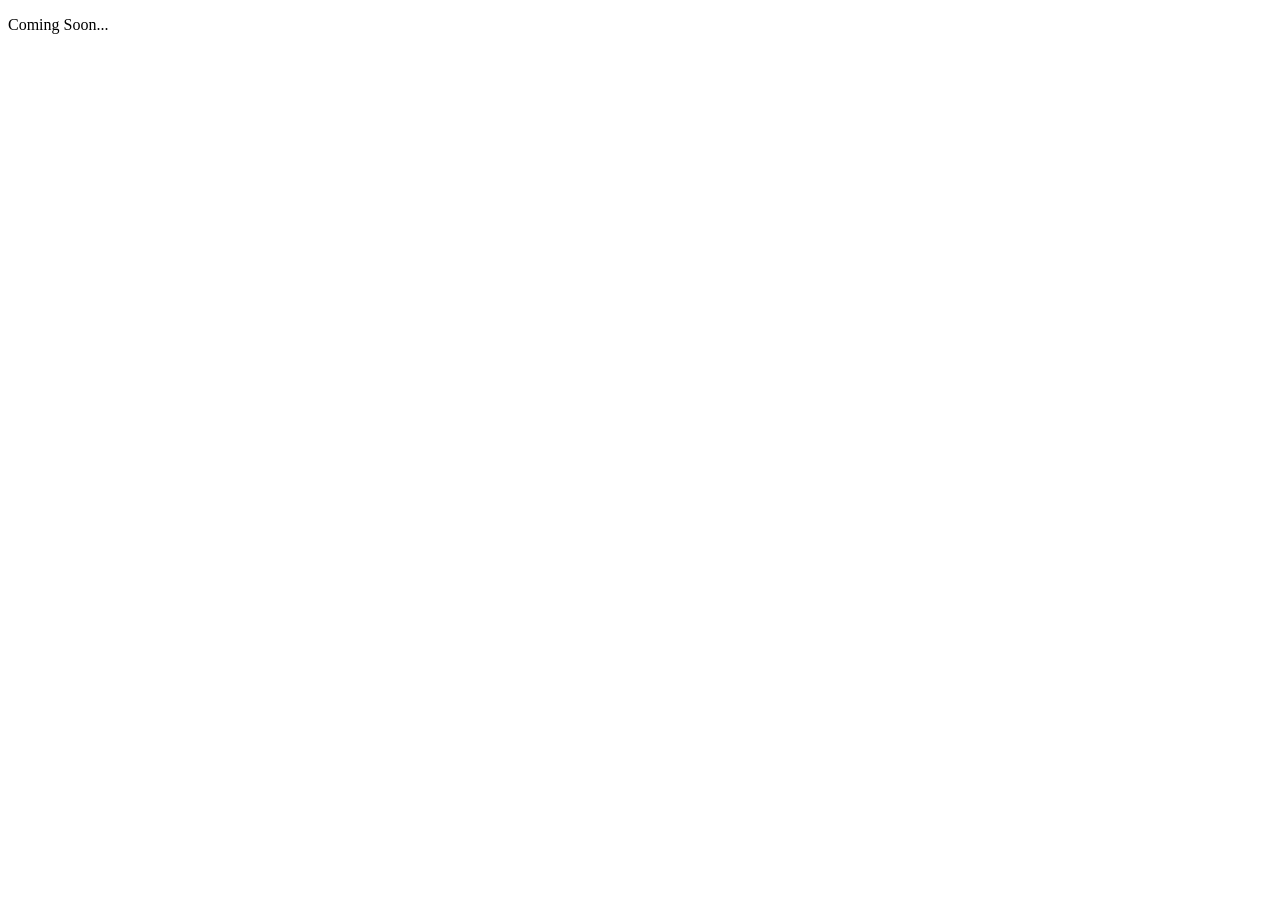
==== commit 2bfe1a12: "update landing page text" ====
--- a/index.html
+++ b/index.html
@@ -5,13 +5,15 @@
   <meta name="viewport" content="width=device-width, initial-scale=1.0" />
   <meta name="description" content="Zach Stichter — PhD Candidate in the Chen Lab at the University of Notre Dame." />
   <title>Zach Stichter</title>
+<!--
   <script>
     // Redirect to about page
     window.location.href = '/about/';
   </script>
+  -->
 </head>
 <body>
-  <p>Redirecting...</p>
+  <p>Coming Soon...</p>
 </body>
 </html>
 
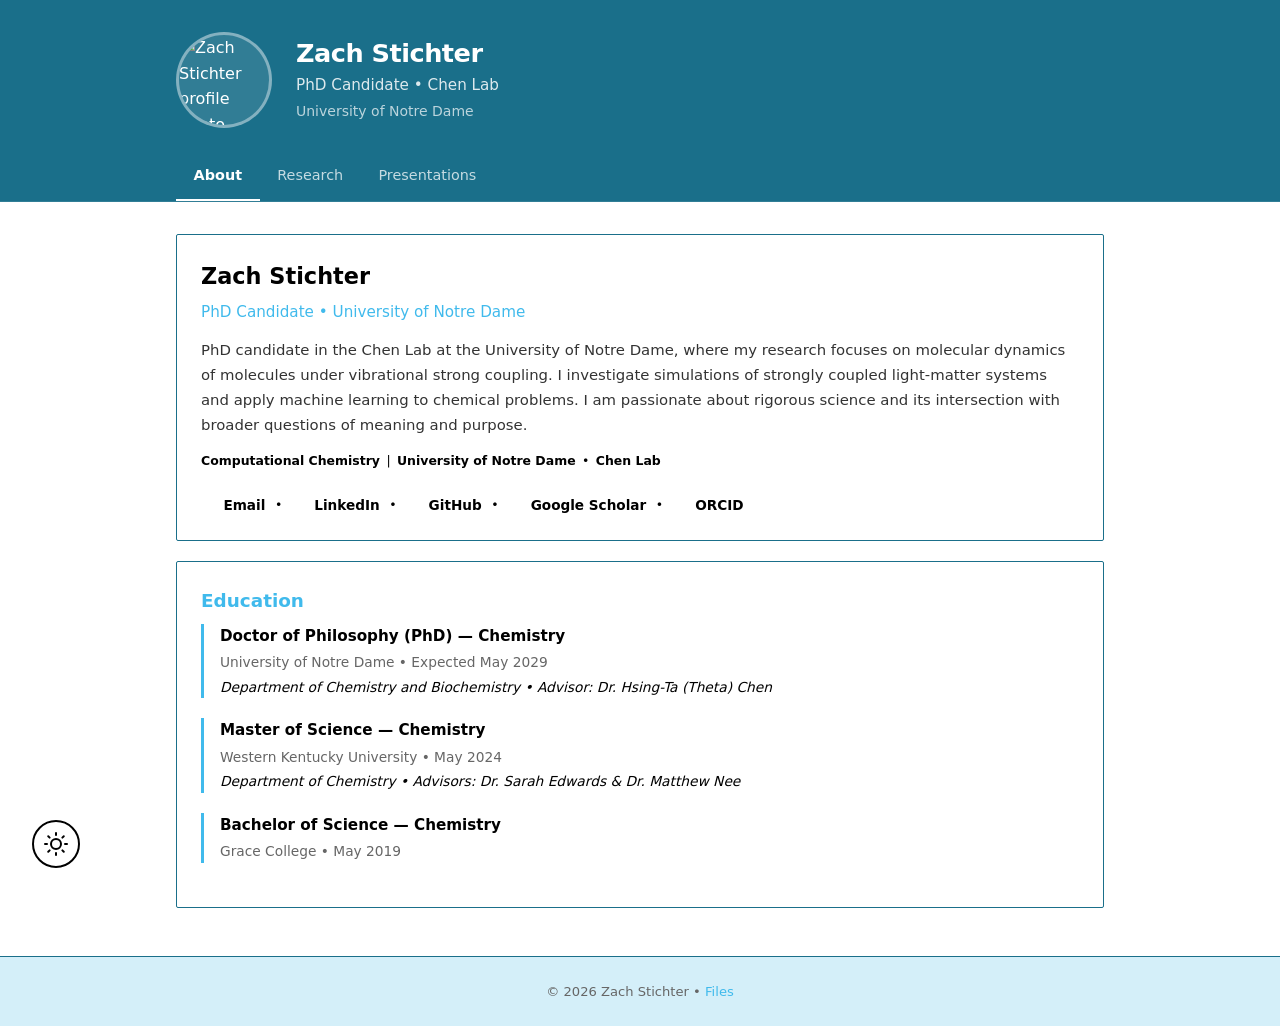
==== commit 75b18472: "Reopen site" ====
--- a/index.html
+++ b/index.html
@@ -5,12 +5,12 @@
   <meta name="viewport" content="width=device-width, initial-scale=1.0" />
   <meta name="description" content="Zach Stichter — PhD Candidate in the Chen Lab at the University of Notre Dame." />
   <title>Zach Stichter</title>
-<!--
+
   <script>
     // Redirect to about page
     window.location.href = '/about/';
   </script>
-  -->
+ 
 </head>
 <body>
   <p>Coming Soon...</p>
